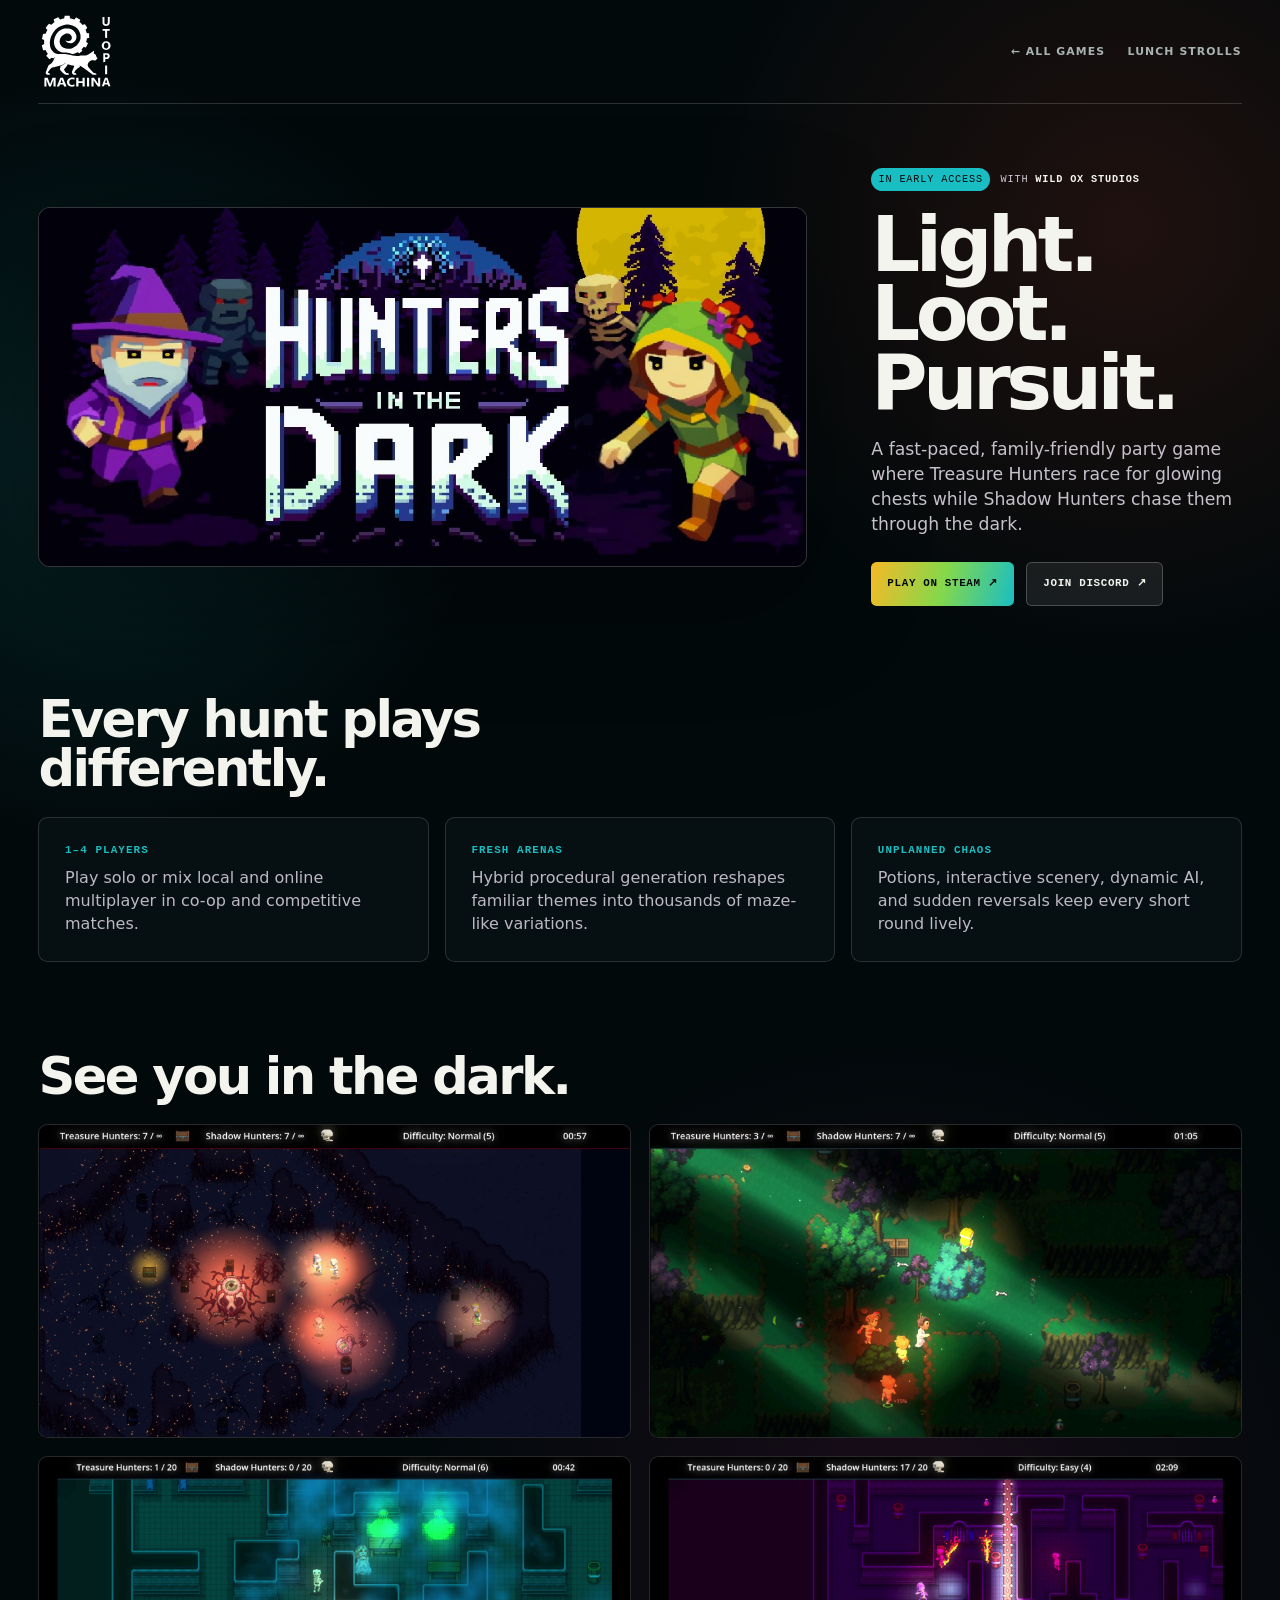
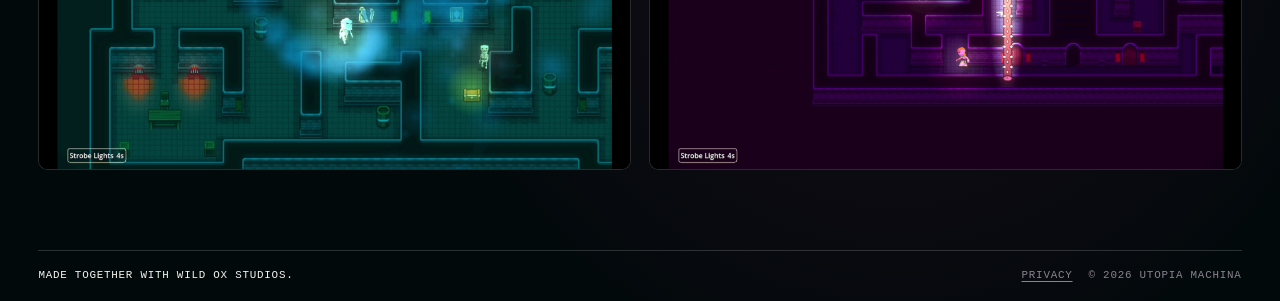
==== hunters.html @ b8c9d77e "feat: build full Utopia Machina studio website - redesign the homepage with responsive branding, gam" ====
<!doctype html>
<html lang="en">
<head>
  <meta charset="utf-8">
  <meta name="viewport" content="width=device-width, initial-scale=1">
  <meta name="theme-color" content="#02090b">
  <meta name="description" content="Hunters In The Dark is a frantic party tag game for 1–4 players, developed by Wild Ox Studios and Utopia Machina.">
  <title>Hunters In The Dark — Utopia Machina</title>
  <link rel="icon" href="images/utopia-machina-logo.svg" type="image/svg+xml">
  <link rel="stylesheet" href="css/style.css">
  <script src="js/main.js" defer></script>
</head>
<body class="detail-page">
  <a class="skip-link" href="#main">Skip to game details</a>
  <div class="detail-shell">
    <header class="detail-header">
      <a class="brand brand-lockup" href="index.html" aria-label="Utopia Machina home">
        <img class="brand-lockup-image" src="images/utopia-machina-logo-full.svg" alt="">
      </a>
      <nav class="detail-nav" aria-label="Game page navigation">
        <a class="back-link" href="index.html">← All games</a>
        <a href="lunch-strolls.html">Lunch Strolls</a>
      </nav>
    </header>

    <main id="main" class="detail-main">
      <section class="detail-hero">
        <div class="detail-hero-media">
          <img src="images/hunters-header.jpg" alt="Hunters In The Dark key art">
        </div>
        <div class="detail-copy">
          <div class="game-meta">
            <span class="status live">In Early Access</span>
            <span>with <strong>Wild Ox Studios</strong></span>
          </div>
          <h1>Light. Loot. Pursuit.</h1>
          <p>A fast-paced, family-friendly party game where Treasure Hunters race for glowing chests while Shadow Hunters chase them through the dark.</p>
          <div class="detail-actions">
            <a class="button-link" href="https://store.steampowered.com/app/3753790/Hunters_In_The_Dark/" target="_blank" rel="noreferrer">Play on Steam ↗</a>
            <a class="button-link ghost" href="https://discord.gg/ZvGYVJdN9t" target="_blank" rel="noreferrer">Join Discord ↗</a>
          </div>
        </div>
      </section>

      <section aria-labelledby="hunters-features">
        <h2 class="detail-section-title" id="hunters-features">Every hunt plays differently.</h2>
        <div class="feature-grid">
          <article class="feature-card">
            <strong>1–4 players</strong>
            <p>Play solo or mix local and online multiplayer in co-op and competitive matches.</p>
          </article>
          <article class="feature-card">
            <strong>Fresh arenas</strong>
            <p>Hybrid procedural generation reshapes familiar themes into thousands of maze-like variations.</p>
          </article>
          <article class="feature-card">
            <strong>Unplanned chaos</strong>
            <p>Potions, interactive scenery, dynamic AI, and sudden reversals keep every short round lively.</p>
          </article>
        </div>
      </section>

      <section aria-labelledby="hunters-gallery">
        <h2 class="detail-section-title" id="hunters-gallery">See you in the dark.</h2>
        <div class="gallery-grid">
          <figure><img src="images/hunters-screenshot-night.jpg" alt="Hunters exploring a dark arena lit by warm pools of light" loading="lazy"></figure>
          <figure><img src="images/hunters-screenshot-forest.jpg" alt="Treasure and Shadow Hunters chasing through a forest arena" loading="lazy"></figure>
          <figure><img src="images/hunters-screenshot-dungeon.jpg" alt="A blue-lit dungeon arena during a strobe lights event" loading="lazy"></figure>
          <figure><img src="images/hunters-screenshot-red-zone.jpg" alt="Hunters racing through a neon red-zone arena" loading="lazy"></figure>
        </div>
      </section>
    </main>

    <footer class="site-footer detail-footer">
      <p><span>Made together with Wild Ox Studios.</span></p>
      <div><a href="privacy.html">Privacy</a><span>© <span data-year></span> Utopia Machina</span></div>
    </footer>
  </div>
</body>
</html>
---- css/style.css ----
:root {
  --ink: #02090b;
  --paper: #f4f4ee;
  --muted: #a9b3b2;
  --hot: #f44a2c;
  --amber: #f6b927;
  --lime: #85d84a;
  --cyan: #19bec3;
  --blue: #2583dc;
  --magenta: #dd2c91;
  --line: rgba(255, 255, 255, .16);
  --pad: clamp(1rem, 3vw, 3rem);
}

*, *::before, *::after { box-sizing: border-box; }
html { scroll-behavior: smooth; }
body {
  margin: 0;
  color: var(--paper);
  background: var(--ink);
  font-family: "Aptos", "Segoe UI", system-ui, sans-serif;
  font-size: 16px;
  line-height: 1.45;
  overflow-x: hidden;
}
a { color: inherit; }
img { display: block; max-width: 100%; }
button, input { font: inherit; }
::selection { color: var(--ink); background: var(--cyan); }

.spectral-bg {
  position: fixed;
  z-index: 0;
  inset: 0;
  width: 100%;
  height: 100%;
  pointer-events: none;
  opacity: .62;
  filter: saturate(1.35) brightness(1.12);
}
.spectral-trails {
  transform-box: fill-box;
  transform-origin: center;
  animation: spectral-drift 18s ease-in-out infinite alternate;
}
.trail-right { animation-duration: 23s; animation-direction: alternate-reverse; }
.trail-bottom { animation-duration: 27s; }
.trail-red { animation-duration: 21s; animation-direction: alternate-reverse; }
.trail-glow { filter: url("#trail-glow"); }
.color-flecks {
  transform-box: fill-box;
  transform-origin: center;
  animation: fleck-drift 14s ease-in-out infinite alternate;
}

.sr-only {
  position: absolute;
  width: 1px;
  height: 1px;
  padding: 0;
  margin: -1px;
  overflow: hidden;
  clip: rect(0, 0, 0, 0);
  white-space: nowrap;
  border: 0;
}
.skip-link {
  position: fixed;
  z-index: 100;
  top: .5rem;
  left: .5rem;
  padding: .65rem .9rem;
  color: var(--ink);
  background: var(--cyan);
  transform: translateY(-150%);
}
.skip-link:focus { transform: translateY(0); }

.first-screen {
  position: relative;
  z-index: 1;
  width: min(100%, 1600px);
  min-height: 100svh;
  margin: 0 auto;
  display: grid;
  grid-template-rows: auto 1fr auto;
  padding: 0 var(--pad);
}

.site-header {
  min-height: 0;
  display: grid;
  grid-template-columns: minmax(24rem, 1.15fr) minmax(21rem, .85fr);
  align-items: end;
  gap: clamp(.9rem, 1.6vw, 1.75rem);
  padding: clamp(.325rem, .7vh, .5rem) 0 clamp(.75rem, 1.6vh, 1.15rem);
  background: var(--ink);
}
.brand {
  display: inline-flex;
  align-items: center;
  gap: .7rem;
  font-size: .78rem;
  font-weight: 800;
  letter-spacing: .12em;
  text-decoration: none;
  text-transform: uppercase;
}
.brand-mark {
  width: 2.35rem;
  height: 2.35rem;
  object-fit: contain;
}
.brand-lockup-image {
  display: block;
  width: auto;
  height: clamp(5.8rem, 7vw, 8rem);
  object-fit: contain;
}
.brand-heading { margin: 0; }
.studio-brand {
  align-items: flex-end;
  gap: 1rem;
}
.brand-copy {
  display: grid;
  align-self: flex-end;
  gap: .35rem;
}
.brand-symbol {
  width: auto;
  height: clamp(6.6rem, 8.25vw, 9.3rem);
  object-fit: contain;
  transform: translateY(15.5%);
  transform-origin: center bottom;
}
.brand-name {
  display: block;
  font-size: clamp(1.7rem, 2.35vw, 2.45rem);
  font-weight: 750;
  line-height: .9;
  letter-spacing: .14em;
  white-space: nowrap;
}
.social-nav {
  display: flex;
  align-items: center;
  justify-content: flex-end;
  gap: clamp(.7rem, 1.8vw, 1.8rem);
  padding-bottom: .6rem;
  border-bottom: 1px solid var(--line);
}
.social-nav a {
  color: var(--muted);
  font-size: .68rem;
  font-weight: 700;
  letter-spacing: .1em;
  text-decoration: none;
  text-transform: uppercase;
}
.social-nav a:hover, .social-nav a:focus-visible { color: var(--paper); }
.social-nav .discord-link {
  padding: .55rem .75rem;
  color: var(--ink);
  background: linear-gradient(105deg, var(--amber), var(--lime), var(--cyan));
  border-radius: .25rem;
}

main {
  min-height: 0;
  min-width: 0;
  display: grid;
  grid-template-rows: minmax(0, 1fr) auto;
  gap: clamp(.8rem, 1.6vh, 1.25rem);
  padding: clamp(1rem, 2vh, 1.5rem) 0;
}
.intro-studio {
  display: flex;
  align-items: flex-end;
}
.eyebrow {
  margin: 0;
  color: var(--cyan);
  font-family: "Cascadia Mono", "Consolas", monospace;
  font-size: .62rem;
  letter-spacing: .16em;
  text-transform: uppercase;
}
.eyebrow::before { content: "✦"; margin-right: .55rem; }
.brand-tagline {
  display: block;
  margin: 0;
  font-size: clamp(.95rem, 1.25vw, 1.25rem);
  font-weight: 400;
  line-height: 1.1;
  letter-spacing: -.02em;
  text-transform: none;
}
.brand-tagline em {
  color: transparent;
  background: linear-gradient(90deg, var(--hot), var(--amber) 25%, var(--lime) 48%, var(--cyan) 68%, var(--blue) 84%, var(--magenta));
  background-clip: text;
  -webkit-background-clip: text;
  font-style: normal;
}
.masthead-copy {
  max-width: 34rem;
  margin: .65rem 0 0;
  color: #c0bbc7;
  font-size: clamp(.78rem, 1.05vw, .96rem);
}

.games {
  min-height: 0;
  align-self: center;
  display: grid;
  grid-template-columns: 1fr 1fr;
  gap: clamp(.7rem, 1.2vw, 1.2rem);
}
.games-title {
  grid-column: 1 / -1;
  margin: 0;
  font-size: clamp(1.5rem, 2vw, 2rem);
  font-weight: 600;
  letter-spacing: -.02em;
  text-align: center;
}
.game-card {
  min-width: 0;
  min-height: 0;
  display: grid;
  grid-template-rows: auto auto;
  overflow: hidden;
  background: rgba(5, 11, 15, .94);
  border: 1px solid rgba(255,255,255,.22);
  border-radius: .65rem;
}
.game-media {
  display: block;
  overflow: hidden;
  background: #05030b;
  border-bottom: 1px solid rgba(255,255,255,.18);
}
.game-image {
  display: block;
  width: 100%;
  aspect-ratio: 460 / 215;
  object-fit: contain;
  transition: transform .6s cubic-bezier(.2,.7,.2,1);
}
.lunch-card .game-media {
  background: #f1b670;
  border-bottom: 0;
}
.lunch-card .game-image {
  object-fit: cover;
  object-position: center 36%;
  transform: scale(1.005);
}
.game-media:hover .game-image,
.game-media:focus-visible .game-image { transform: scale(1.018); }
.game-card-content {
  display: flex;
  align-items: flex-end;
  justify-content: space-between;
  gap: clamp(.8rem, 1.5vw, 1.4rem);
  padding: clamp(.8rem, 1.35vw, 1.15rem);
}
.game-card-copy {
  min-width: 0;
  display: grid;
  gap: .55rem;
}
.game-meta {
  display: flex;
  align-items: center;
  gap: .65rem;
  color: #d0cad8;
  font-family: "Cascadia Mono", "Consolas", monospace;
  font-size: .64rem;
  letter-spacing: .08em;
  text-transform: uppercase;
}
.game-meta strong {
  color: var(--paper);
  font-weight: 800;
}
.status {
  padding: .25rem .45rem;
  color: var(--ink);
  background: var(--cyan);
  border-radius: 10rem;
}
.status.prototype { background: var(--amber); }
.game-card p {
  max-width: 39rem;
  margin: 0;
  color: #d0cad8;
  font-size: clamp(.72rem, .9vw, .86rem);
}
.card-actions {
  flex: 0 0 auto;
  display: flex;
  align-items: center;
  justify-content: flex-end;
  gap: clamp(.7rem, 1vw, 1rem);
  white-space: nowrap;
}
.card-link {
  width: fit-content;
  display: inline-flex;
  align-items: center;
  gap: .7rem;
  padding-bottom: .2rem;
  font-family: "Cascadia Mono", "Consolas", monospace;
  font-size: .66rem;
  font-weight: 700;
  letter-spacing: .07em;
  text-decoration: none;
  text-transform: uppercase;
  border-bottom: 1px solid currentColor;
}
.card-link span { color: var(--cyan); transition: transform .2s ease; }
.card-link:hover span { transform: translate(2px, -2px); }
.lunch-interest span { color: var(--amber); }
.secondary-link { color: var(--muted); }
.secondary-link:hover, .secondary-link:focus-visible { color: var(--paper); }

.detail-page {
  min-height: 100svh;
  color: var(--paper);
  background:
    radial-gradient(circle at 8% 24%, rgba(25,190,195,.14), transparent 24rem),
    radial-gradient(circle at 88% 12%, rgba(244,74,44,.12), transparent 27rem),
    radial-gradient(circle at 70% 80%, rgba(221,44,145,.1), transparent 30rem),
    var(--ink);
}
.detail-shell {
  width: min(calc(100% - 2 * var(--pad)), 1280px);
  margin: 0 auto;
}
.detail-header {
  min-height: 6.5rem;
  display: flex;
  align-items: center;
  justify-content: space-between;
  gap: 2rem;
  border-bottom: 1px solid var(--line);
}
.detail-header .brand-lockup-image { height: clamp(4.5rem, 6vw, 6.3rem); }
.detail-nav {
  display: flex;
  align-items: center;
  gap: 1.4rem;
}
.detail-nav a {
  color: var(--muted);
  font-size: .68rem;
  font-weight: 700;
  letter-spacing: .1em;
  text-decoration: none;
  text-transform: uppercase;
}
.detail-nav a:hover, .detail-nav a:focus-visible { color: var(--paper); }
.detail-main {
  display: grid;
  grid-template-rows: none;
  align-content: start;
  gap: clamp(3rem, 7vw, 6rem);
  padding: clamp(2rem, 5vw, 4.5rem) 0 5rem;
}
.detail-hero {
  display: grid;
  grid-template-columns: minmax(0, 1.35fr) minmax(18rem, .65fr);
  align-items: center;
  gap: clamp(2rem, 5vw, 5rem);
}
.detail-hero-media {
  overflow: hidden;
  background: #05030b;
  border: 1px solid rgba(255,255,255,.2);
  border-radius: .75rem;
  box-shadow: 0 2rem 7rem rgba(0,0,0,.35);
}
.detail-hero-media img { width: 100%; height: auto; }
.detail-copy .game-meta { margin-bottom: 1.2rem; }
.detail-copy h1 {
  margin: 0 0 1.2rem;
  font-size: clamp(2.6rem, 6vw, 5.6rem);
  line-height: .9;
  letter-spacing: -.06em;
}
.detail-copy > p {
  margin: 0;
  color: #c6c1cb;
  font-size: clamp(1rem, 1.35vw, 1.2rem);
}
.detail-actions {
  display: flex;
  flex-wrap: wrap;
  gap: .8rem;
  margin-top: 1.6rem;
}
.button-link {
  display: inline-flex;
  align-items: center;
  gap: .7rem;
  padding: .8rem 1rem;
  color: var(--ink);
  background: linear-gradient(105deg, var(--amber), var(--lime), var(--cyan));
  border-radius: .35rem;
  font-family: "Cascadia Mono", "Consolas", monospace;
  font-size: .68rem;
  font-weight: 800;
  letter-spacing: .06em;
  text-decoration: none;
  text-transform: uppercase;
}
.button-link.ghost {
  color: var(--paper);
  background: rgba(255,255,255,.08);
  border: 1px solid rgba(255,255,255,.22);
}
.detail-section-title {
  max-width: 16ch;
  margin: 0 0 1.5rem;
  font-size: clamp(2rem, 4vw, 4rem);
  line-height: .95;
  letter-spacing: -.05em;
}
.feature-grid {
  display: grid;
  grid-template-columns: repeat(3, 1fr);
  gap: 1rem;
}
.feature-card {
  padding: clamp(1.2rem, 2vw, 1.8rem);
  background: rgba(8,18,21,.78);
  border: 1px solid rgba(255,255,255,.14);
  border-radius: .6rem;
}
.feature-card strong {
  display: block;
  margin-bottom: .45rem;
  color: var(--cyan);
  font-family: "Cascadia Mono", "Consolas", monospace;
  font-size: .68rem;
  letter-spacing: .1em;
  text-transform: uppercase;
}
.feature-card p { margin: 0; color: #beb8c4; }
.gallery-grid {
  display: grid;
  grid-template-columns: repeat(2, minmax(0, 1fr));
  gap: clamp(.8rem, 1.4vw, 1.2rem);
}
.gallery-grid figure {
  margin: 0;
  overflow: hidden;
  background: #020405;
  border: 1px solid rgba(255,255,255,.15);
  border-radius: .6rem;
}
.gallery-grid img { width: 100%; height: auto; }
.prototype-note {
  max-width: 58rem;
  padding: clamp(1.4rem, 3vw, 2.5rem);
  background:
    linear-gradient(rgba(5,14,17,.92), rgba(5,14,17,.92)) padding-box,
    linear-gradient(105deg, var(--hot), var(--amber), var(--lime), var(--cyan), var(--magenta)) border-box;
  border: 1px solid transparent;
  border-radius: .7rem;
}
.prototype-note h2 { margin: 0 0 .7rem; font-size: clamp(1.8rem, 3vw, 3rem); }
.prototype-note p { margin: 0; color: #c4bec9; }
.detail-footer { min-height: 4.5rem; }

.newsletter {
  position: relative;
  display: grid;
  grid-template-columns: .55fr 1.45fr;
  align-items: center;
  gap: 2rem;
  padding: clamp(.85rem, 1.4vw, 1.3rem);
  color: var(--paper);
  background:
    linear-gradient(rgba(5,14,17,.91), rgba(5,14,17,.91)) padding-box,
    linear-gradient(105deg, var(--hot), var(--amber), var(--lime), var(--cyan), var(--blue), var(--magenta)) border-box;
  border: 1px solid transparent;
  border-radius: .65rem;
  box-shadow: 0 1rem 4rem rgba(0,0,0,.18);
  backdrop-filter: blur(12px);
}
.newsletter-heading h2 {
  margin: .2rem 0 0;
  font-size: clamp(1.35rem, 2.1vw, 2.25rem);
  line-height: 1;
  letter-spacing: -.04em;
}
.newsletter .eyebrow { color: var(--cyan); }
.signup-form {
  position: relative;
  display: grid;
  grid-template-columns: 1.2fr .8fr;
  align-items: center;
  gap: clamp(1rem, 2vw, 2rem);
}
.newsletter-promise {
  margin: 0;
  color: var(--muted);
  font-size: clamp(.68rem, .85vw, .8rem);
  line-height: 1.4;
}
.signup-form fieldset {
  display: grid;
  grid-template-columns: repeat(3, 1fr);
  gap: .5rem;
  margin: 0;
  padding: 0;
  border: 0;
}
.signup-form label:not(.sr-only) {
  min-width: 0;
  display: flex;
  align-items: center;
  gap: .5rem;
  cursor: pointer;
}
.signup-form input[type="checkbox"] {
  flex: 0 0 auto;
  width: 1rem;
  height: 1rem;
  accent-color: var(--cyan);
}
.signup-form label span { min-width: 0; display: flex; flex-direction: column; }
.signup-form strong {
  overflow: hidden;
  font-size: .69rem;
  line-height: 1.15;
  text-overflow: ellipsis;
  white-space: nowrap;
}
.signup-form small { color: var(--muted); font-size: .58rem; }
.email-wrap {
  display: flex;
  align-items: stretch;
  border: 1px solid rgba(255,255,255,.28);
  border-radius: .35rem;
  overflow: hidden;
}
.email-wrap input {
  min-width: 0;
  width: 100%;
  padding: .7rem;
  color: var(--paper);
  background: rgba(0,0,0,.22);
  border: 0;
  outline: 0;
  font-size: .75rem;
}
.email-wrap button {
  flex: 0 0 auto;
  padding: .7rem .8rem;
  color: var(--ink);
  background: linear-gradient(105deg, var(--amber), var(--lime), var(--cyan));
  border: 0;
  cursor: pointer;
  font-family: "Cascadia Mono", "Consolas", monospace;
  font-size: .58rem;
  font-weight: 700;
  letter-spacing: .04em;
  text-transform: uppercase;
}
.form-status {
  position: absolute;
  right: 0;
  bottom: -.85rem;
  margin: 0;
  color: var(--cyan);
  font-size: .58rem;
  font-weight: 700;
}

.site-footer {
  min-height: 3.2rem;
  display: flex;
  align-items: center;
  justify-content: space-between;
  gap: 1rem;
  color: #89838f;
  font-family: "Cascadia Mono", "Consolas", monospace;
  font-size: .68rem;
  letter-spacing: .07em;
  text-transform: uppercase;
  border-top: 1px solid var(--line);
}
.site-footer p { margin: 0; }
.site-footer p span { color: var(--paper); }
.site-footer p a { color: var(--cyan); }
.site-footer > div { display: flex; gap: 1rem; }
.site-footer a { text-underline-offset: .2rem; }

.privacy-page { color: var(--ink); background: var(--paper); }
.privacy-page .site-header {
  min-height: 4.5rem;
  display: flex;
  align-items: center;
  justify-content: space-between;
  color: var(--paper);
  background: var(--ink);
  padding: 0 var(--pad);
}
.privacy-page .brand-lockup-image { height: 4rem; }
.back-link {
  font-size: .65rem;
  font-weight: 700;
  letter-spacing: .08em;
  text-decoration: none;
  text-transform: uppercase;
}
.legal {
  display: grid;
  grid-template-columns: .7fr 1.3fr;
  grid-template-rows: auto;
  gap: clamp(3rem, 8vw, 9rem);
  padding: clamp(4rem, 8vw, 8rem) var(--pad);
}
.legal-title h1 {
  margin: .5rem 0 1rem;
  font-size: clamp(3.2rem, 7vw, 7rem);
  line-height: .88;
  letter-spacing: -.06em;
}
.legal-title > p:last-child { color: #706b75; font-size: .7rem; }
.legal-copy { max-width: 50rem; }
.legal-copy section { padding-bottom: 2rem; margin-bottom: 2rem; border-bottom: 1px solid rgba(9,7,15,.15); }
.legal-copy h2 { margin: 0 0 .5rem; }
.legal-copy p { margin: 0; color: #4d4852; }
.legal-footer { margin: 0 var(--pad); }

@media (max-width: 980px) {
  .first-screen { min-height: auto; }
  .site-header { grid-template-columns: 1fr 1fr; }
  .masthead-aside { grid-column: 2; grid-row: 1; }
  .games { grid-template-columns: 1fr; }
  .game-card-content { align-items: flex-start; }
  .detail-hero { grid-template-columns: 1fr; }
  .feature-grid { grid-template-columns: 1fr; }
  .newsletter { grid-template-columns: 1fr; }
  .signup-form { grid-template-columns: 1fr; }
  .form-status { position: static; grid-column: 1 / -1; }
}

@media (max-width: 700px) {
  .site-header { display: flex; align-items: stretch; flex-direction: column; gap: 1rem; padding-top: .5rem; }
  .brand { letter-spacing: .08em; }
  .social-nav { flex: 0 0 auto; justify-content: flex-start; order: 1; }
  .social-nav a:not(.discord-link) { display: none; }
  main { display: block; padding: 1.2rem 0; }
  .intro-studio { order: 0; }
  .brand-symbol { height: 6.75rem; }
  .brand-name { font-size: 1.5rem; }
  .brand-tagline { font-size: 1.05rem; }
  .masthead-aside { display: contents; }
  .masthead-copy { order: 3; margin-top: 0; font-size: .9rem; }
  .game-card-content { align-items: flex-start; flex-direction: column; }
  .card-actions { justify-content: flex-start; flex-wrap: wrap; white-space: normal; }
  .gallery-grid { grid-template-columns: 1fr; }
  .detail-header { min-height: 5.5rem; }
  .detail-header .brand-lockup-image { height: 4.5rem; }
  .detail-nav a:not(.back-link) { display: none; }
  .newsletter { margin-top: 1.25rem; padding: 1.2rem; }
  .signup-form fieldset { grid-template-columns: 1fr; gap: .8rem; }
  .signup-form strong { font-size: .78rem; }
  .signup-form small { font-size: .65rem; }
  .email-wrap { flex-direction: column; }
  .email-wrap button { text-align: left; }
  .site-footer { min-height: 5rem; align-items: flex-start; flex-direction: column; justify-content: center; }
  .legal { grid-template-columns: 1fr; }
}

@media (max-height: 720px) and (min-width: 981px) {
  .site-header { padding-top: .225rem; padding-bottom: .55rem; }
  main { padding: .55rem 0; gap: .55rem; }
  .brand-symbol { height: 6.75rem; }
  .brand-tagline { font-size: .95rem; }
  .game-card-content { padding: .65rem .8rem; }
  .newsletter { padding: .7rem 1rem; }
  .site-footer { min-height: 2.6rem; }
}

@media (prefers-reduced-motion: reduce) {
  html { scroll-behavior: auto; }
  *, *::before, *::after { transition-duration: .01ms !important; }
  .spectral-trails, .color-flecks { animation: none; }
}

@keyframes spectral-drift {
  from { transform: translate3d(-.3%, -.4%, 0) scale(1); }
  to { transform: translate3d(.65%, .5%, 0) scale(1.015); }
}

@keyframes fleck-drift {
  from { transform: translate3d(0, -.4%, 0); opacity: .7; }
  to { transform: translate3d(.5%, .55%, 0); opacity: 1; }
}
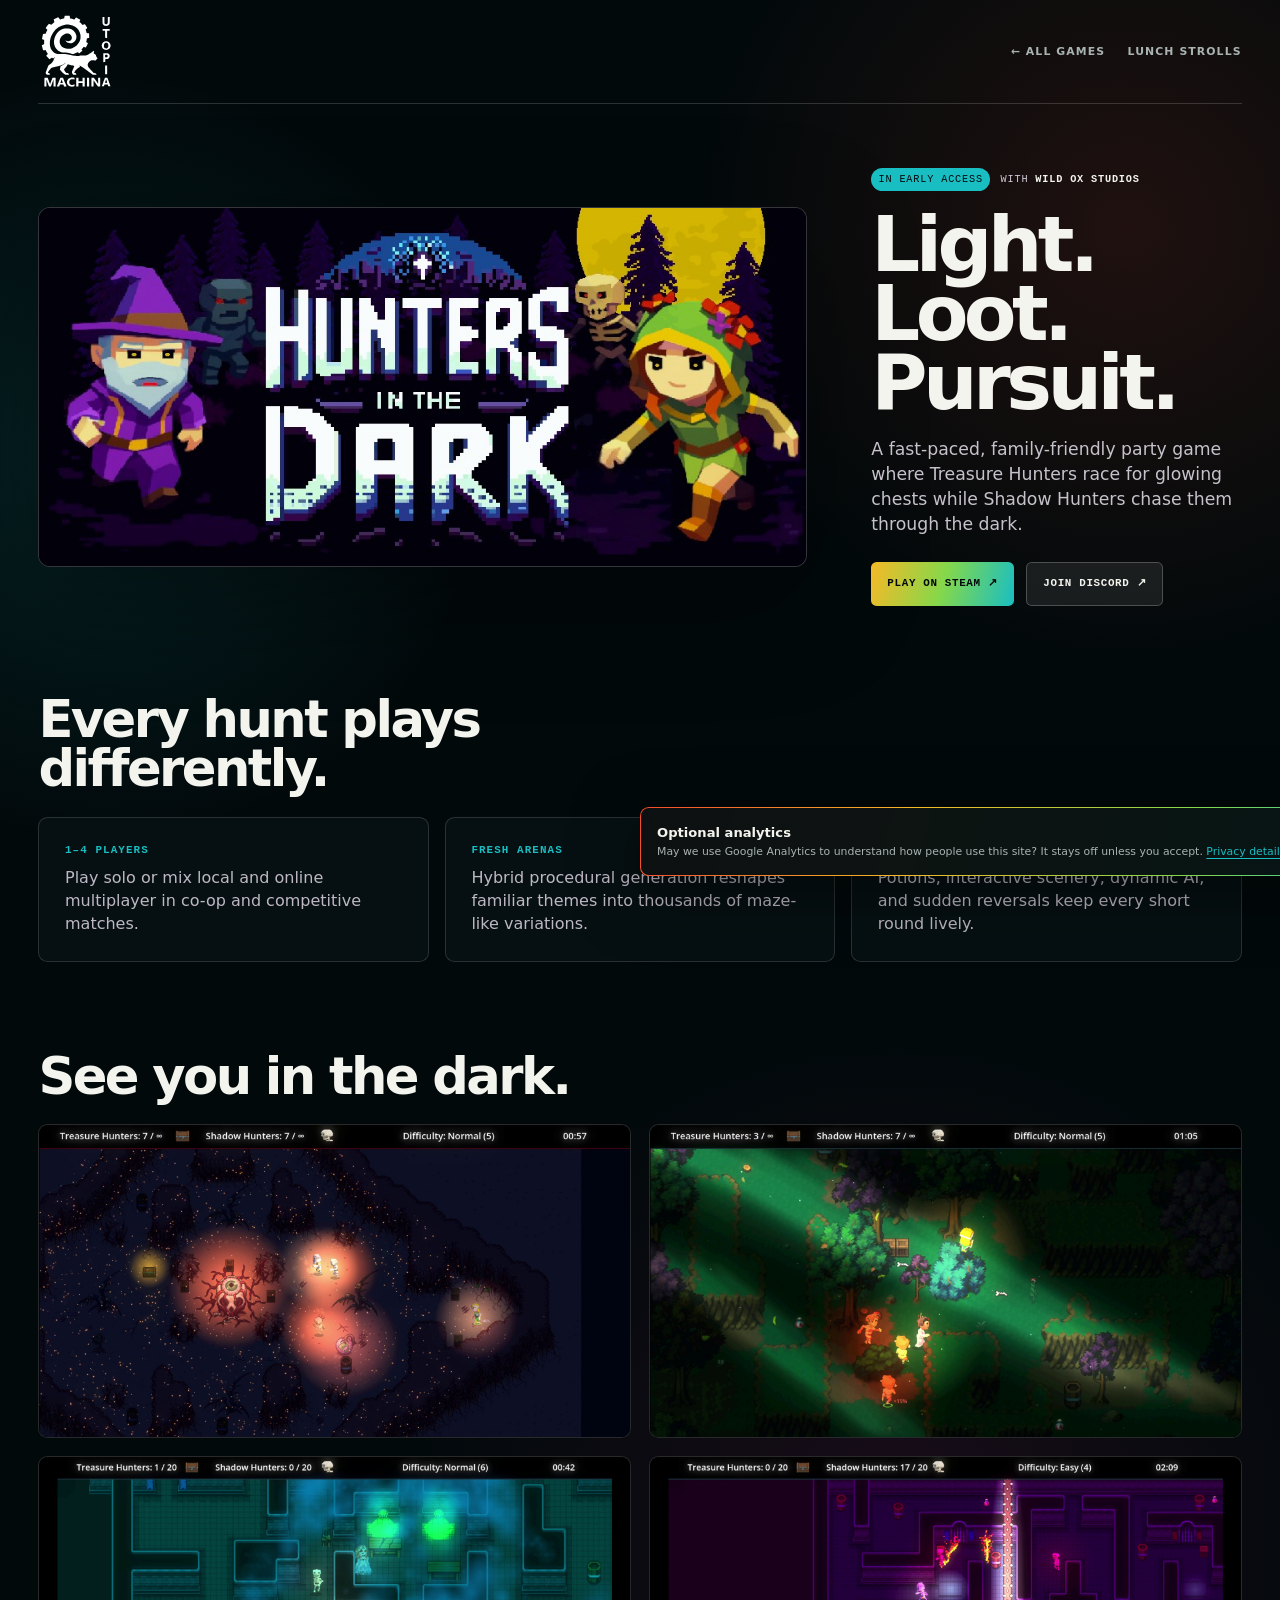
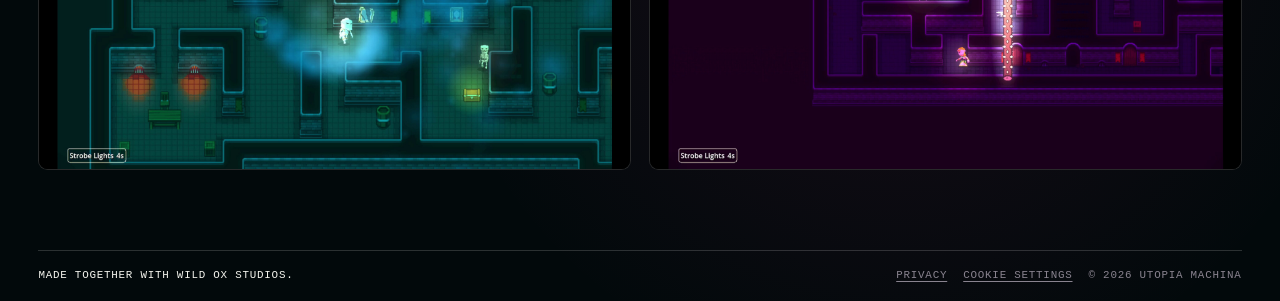
==== commit 98d98837: "feat: add consent-gated Google Analytics - add a responsive analytics cookie-consent banner - load G" ====
--- a/hunters.html
+++ b/hunters.html
@@ -73,7 +73,7 @@
 
     <footer class="site-footer detail-footer">
       <p><span>Made together with Wild Ox Studios.</span></p>
-      <div><a href="privacy.html">Privacy</a><span>© <span data-year></span> Utopia Machina</span></div>
+      <div><a href="privacy.html">Privacy</a><a href="#cookie-settings" data-cookie-settings>Cookie settings</a><span>© <span data-year></span> Utopia Machina</span></div>
     </footer>
   </div>
 </body>
--- a/css/style.css
+++ b/css/style.css
@@ -473,6 +473,31 @@
 }
 .prototype-note h2 { margin: 0 0 .7rem; font-size: clamp(1.8rem, 3vw, 3rem); }
 .prototype-note p { margin: 0; color: #c4bec9; }
+.prototype-note.wide-note { max-width: none; }
+.lunch-synopsis {
+  display: grid;
+  grid-template-columns: minmax(16rem, .75fr) minmax(0, 1.25fr);
+  align-items: center;
+  gap: clamp(2rem, 6vw, 7rem);
+  padding: clamp(1.75rem, 3vw, 3rem) clamp(1.4rem, 3vw, 2.5rem);
+  border-top: 1px solid var(--line);
+  border-bottom: 1px solid var(--line);
+}
+.lunch-synopsis h2 {
+  margin: 0;
+  font-size: clamp(2rem, 3.2vw, 3.6rem);
+  line-height: 1;
+  letter-spacing: -.045em;
+}
+.lunch-synopsis-copy {
+  max-width: 48rem;
+  color: #c4bec9;
+  font-size: clamp(1rem, 1.45vw, 1.3rem);
+  line-height: 1.55;
+}
+.lunch-synopsis-copy p { margin: 0; }
+.lunch-synopsis-copy p + p { margin-top: 1rem; }
+.lunch-gallery { grid-template-columns: repeat(3, minmax(0, 1fr)); }
 .detail-footer { min-height: 4.5rem; }
 
 .newsletter {
@@ -498,56 +523,51 @@
   letter-spacing: -.04em;
 }
 .newsletter .eyebrow { color: var(--cyan); }
+.newsletter-form-shell,
+.newsletter-form-shell .sib-form-container,
+.newsletter-form-shell #sib-container {
+  width: 100%;
+  max-width: none;
+  padding: 0;
+  text-align: left;
+  background: transparent;
+  border: 0;
+}
 .signup-form {
   position: relative;
   display: grid;
   grid-template-columns: 1.2fr .8fr;
   align-items: center;
-  gap: clamp(1rem, 2vw, 2rem);
-}
+  column-gap: clamp(1rem, 2vw, 2rem);
+  row-gap: 0;
+}
+.signup-form.is-expanded { row-gap: 1rem; }
 .newsletter-promise {
   margin: 0;
   color: var(--muted);
   font-size: clamp(.68rem, .85vw, .8rem);
   line-height: 1.4;
 }
-.signup-form fieldset {
-  display: grid;
-  grid-template-columns: repeat(3, 1fr);
-  gap: .5rem;
-  margin: 0;
+.newsletter-promise,
+.email-wrap { align-self: center; }
+.email-wrap {
+  display: flex;
+  align-items: stretch;
   padding: 0;
-  border: 0;
-}
-.signup-form label:not(.sr-only) {
-  min-width: 0;
-  display: flex;
-  align-items: center;
-  gap: .5rem;
-  cursor: pointer;
-}
-.signup-form input[type="checkbox"] {
-  flex: 0 0 auto;
-  width: 1rem;
-  height: 1rem;
-  accent-color: var(--cyan);
-}
-.signup-form label span { min-width: 0; display: flex; flex-direction: column; }
-.signup-form strong {
-  overflow: hidden;
-  font-size: .69rem;
-  line-height: 1.15;
-  text-overflow: ellipsis;
-  white-space: nowrap;
-}
-.signup-form small { color: var(--muted); font-size: .58rem; }
-.email-wrap {
-  display: flex;
-  align-items: stretch;
   border: 1px solid rgba(255,255,255,.28);
   border-radius: .35rem;
   overflow: hidden;
 }
+.email-wrap .form__entry,
+.email-wrap .form__label-row,
+.email-wrap .entry__field {
+  flex: 1 1 auto;
+  min-width: 0;
+  padding: 0;
+  background: transparent;
+  border: 0;
+}
+.email-wrap .entry__field { display: flex; }
 .email-wrap input {
   min-width: 0;
   width: 100%;
@@ -558,8 +578,12 @@
   outline: 0;
   font-size: .75rem;
 }
-.email-wrap button {
+.email-wrap button,
+.email-wrap .sib-form-block__button {
   flex: 0 0 auto;
+  width: auto;
+  height: auto;
+  margin: 0;
   padding: .7rem .8rem;
   color: var(--ink);
   background: linear-gradient(105deg, var(--amber), var(--lime), var(--cyan));
@@ -571,15 +595,121 @@
   letter-spacing: .04em;
   text-transform: uppercase;
 }
-.form-status {
-  position: absolute;
-  right: 0;
-  bottom: -.85rem;
-  margin: 0;
-  color: var(--cyan);
+.email-wrap .progress-indicator__icon { width: .7rem; height: .7rem; }
+.email-wrap .entry__error { margin: 0; }
+.newsletter-details {
+  display: grid;
+  grid-column: 1 / -1;
+  grid-template-columns: minmax(0, 1.4fr) minmax(16rem, 1fr);
+  gap: 1rem 1.5rem;
+  max-height: 0;
+  overflow: hidden;
+  visibility: hidden;
+  opacity: 0;
+  transition: max-height .35s ease, opacity .25s ease, padding-top .35s ease;
+}
+.signup-form.is-expanded .newsletter-details {
+  max-height: 32rem;
+  padding-top: .25rem;
+  overflow: visible;
+  visibility: visible;
+  opacity: 1;
+}
+.sib-form__declaration {
+  grid-column: 1;
+  grid-row: 1 / span 2;
+  color: var(--muted);
+  font-size: .66rem;
+  line-height: 1.45;
+}
+.sib-form__declaration p,
+.entry__choice p,
+.entry__specification { margin: 0; }
+.sib-form__declaration a { color: var(--cyan); }
+.newsletter-details .sib-form-block { padding: 0; }
+.newsletter-details .entry__label {
+  display: block;
+  margin-bottom: .35rem;
+  color: var(--paper);
+  font-size: .65rem;
+}
+.newsletter-details .entry__choice label.consent-choice {
+  min-width: 0;
+  display: flex !important;
+  flex-direction: row !important;
+  align-items: flex-start;
+  gap: .5rem;
+  color: var(--paper);
+  cursor: pointer;
+}
+.newsletter-details .entry__choice {
+  padding-left: 0;
+  text-indent: 0;
+}
+.newsletter-details .consent-choice input[type="checkbox"] {
+  position: static !important;
+  z-index: auto !important;
+  flex: 0 0 1rem;
+  width: 1rem;
+  height: 1rem;
+  margin: .05rem 0 0;
+  opacity: 1 !important;
+  accent-color: var(--cyan);
+}
+.newsletter-details .consent-choice .consent-copy {
+  flex: 1 1 auto;
+  min-width: 0;
+  display: block !important;
+  align-self: start;
+}
+.newsletter-details .entry__choice strong {
+  display: block;
+  overflow: visible;
+  font-size: .69rem;
+  line-height: 1.3;
+  white-space: normal;
+}
+.newsletter-details .entry__specification {
+  display: block;
+  padding: .3rem 0 0 1.5rem;
+  color: var(--muted);
   font-size: .58rem;
-  font-weight: 700;
-}
+}
+.newsletter-details .entry__error {
+  margin: .35rem 0 0;
+  color: #ffb7b7;
+  background: transparent;
+  border: 0;
+  font-size: .65rem;
+}
+.newsletter-details .sib-captcha { min-height: 65px; }
+.newsletter-form-shell .sib-form-message-panel {
+  max-width: none;
+  margin: 0 0 .75rem;
+  padding: .65rem .8rem;
+  border: 1px solid;
+  border-radius: .35rem;
+  font-size: .72rem;
+}
+.newsletter-form-shell #error-message {
+  color: #ffd5d5;
+  background: rgba(112, 16, 28, .55);
+  border-color: rgba(255, 102, 112, .65);
+}
+.newsletter-form-shell #success-message {
+  color: #d8ffe5;
+  background: rgba(14, 86, 52, .55);
+  border-color: rgba(72, 215, 132, .65);
+}
+.newsletter-form-shell .sib-notification__icon {
+  flex: 0 0 auto;
+  width: 1rem;
+  height: 1rem;
+  fill: currentColor;
+}
+.newsletter-form-shell .sib-form-message-panel__text { padding: 0; }
+.newsletter-form-shell .sib-form-message-panel__text--center { justify-content: flex-start; }
+.newsletter-form-shell .input--hidden { position: absolute; left: -9999px; }
 
 .site-footer {
   min-height: 3.2rem;
@@ -600,6 +730,63 @@
 .site-footer > div { display: flex; gap: 1rem; }
 .site-footer a { text-underline-offset: .2rem; }
 
+.cookie-consent[hidden] { display: none; }
+.cookie-consent {
+  position: fixed;
+  z-index: 1000;
+  left: 50%;
+  bottom: clamp(.75rem, 2vw, 1.5rem);
+  width: min(calc(100% - 2rem), 68rem);
+  display: grid;
+  grid-template-columns: minmax(0, 1fr) auto;
+  align-items: center;
+  gap: 1rem 1.5rem;
+  padding: .85rem 1rem;
+  color: var(--paper);
+  background:
+    linear-gradient(rgba(5,14,17,.97), rgba(5,14,17,.97)) padding-box,
+    linear-gradient(105deg, var(--hot), var(--amber), var(--lime), var(--cyan), var(--magenta)) border-box;
+  border: 1px solid transparent;
+  border-radius: .55rem;
+  box-shadow: 0 1rem 4rem rgba(0,0,0,.5);
+}
+.cookie-consent:focus { outline: 2px solid var(--cyan); outline-offset: 2px; }
+.cookie-consent-copy strong {
+  display: block;
+  margin-bottom: .15rem;
+  font-size: .82rem;
+}
+.cookie-consent-copy p {
+  margin: 0;
+  color: var(--muted);
+  font-size: .68rem;
+  line-height: 1.45;
+}
+.cookie-consent-copy a { color: var(--cyan); text-underline-offset: .18rem; }
+.cookie-consent-actions { display: flex; gap: .55rem; }
+.cookie-consent-button {
+  min-height: 2.5rem;
+  padding: .6rem .8rem;
+  color: var(--paper);
+  background: rgba(255,255,255,.06);
+  border: 1px solid rgba(255,255,255,.35);
+  border-radius: .3rem;
+  cursor: pointer;
+  font-family: "Cascadia Mono", "Consolas", monospace;
+  font-size: .58rem;
+  font-weight: 700;
+  letter-spacing: .04em;
+  text-transform: uppercase;
+}
+.cookie-consent-button[data-consent="accept"] {
+  color: var(--ink);
+  background: linear-gradient(105deg, var(--amber), var(--lime), var(--cyan));
+  border-color: transparent;
+}
+.cookie-consent-button:hover,
+.cookie-consent-button:focus-visible { border-color: var(--paper); }
+.cookie-consent-button:focus-visible { outline: 2px solid var(--cyan); outline-offset: 2px; }
+
 .privacy-page { color: var(--ink); background: var(--paper); }
 .privacy-page .site-header {
   min-height: 4.5rem;
@@ -636,6 +823,7 @@
 .legal-copy section { padding-bottom: 2rem; margin-bottom: 2rem; border-bottom: 1px solid rgba(9,7,15,.15); }
 .legal-copy h2 { margin: 0 0 .5rem; }
 .legal-copy p { margin: 0; color: #4d4852; }
+.legal-copy p + p { margin-top: .8rem; }
 .legal-footer { margin: 0 var(--pad); }
 
 @media (max-width: 980px) {
@@ -646,9 +834,10 @@
   .game-card-content { align-items: flex-start; }
   .detail-hero { grid-template-columns: 1fr; }
   .feature-grid { grid-template-columns: 1fr; }
+  .lunch-synopsis { grid-template-columns: 1fr; gap: 1.5rem; }
   .newsletter { grid-template-columns: 1fr; }
   .signup-form { grid-template-columns: 1fr; }
-  .form-status { position: static; grid-column: 1 / -1; }
+  .newsletter-details { grid-template-columns: 1fr 1fr; }
 }
 
 @media (max-width: 700px) {
@@ -670,12 +859,17 @@
   .detail-header .brand-lockup-image { height: 4.5rem; }
   .detail-nav a:not(.back-link) { display: none; }
   .newsletter { margin-top: 1.25rem; padding: 1.2rem; }
-  .signup-form fieldset { grid-template-columns: 1fr; gap: .8rem; }
-  .signup-form strong { font-size: .78rem; }
-  .signup-form small { font-size: .65rem; }
+  .newsletter-details .entry__choice strong { font-size: .78rem; }
   .email-wrap { flex-direction: column; }
   .email-wrap button { text-align: left; }
+  .newsletter-details { grid-template-columns: 1fr; }
+  .sib-form__declaration { grid-column: 1; grid-row: auto; }
+  .signup-form.is-expanded .newsletter-details { max-height: 42rem; }
+  .newsletter-details .sib-captcha { overflow-x: auto; }
   .site-footer { min-height: 5rem; align-items: flex-start; flex-direction: column; justify-content: center; }
+  .cookie-consent { grid-template-columns: 1fr; }
+  .cookie-consent-actions { display: grid; grid-template-columns: 1fr 1fr; }
+  .cookie-consent-button { width: 100%; }
   .legal { grid-template-columns: 1fr; }
 }
 
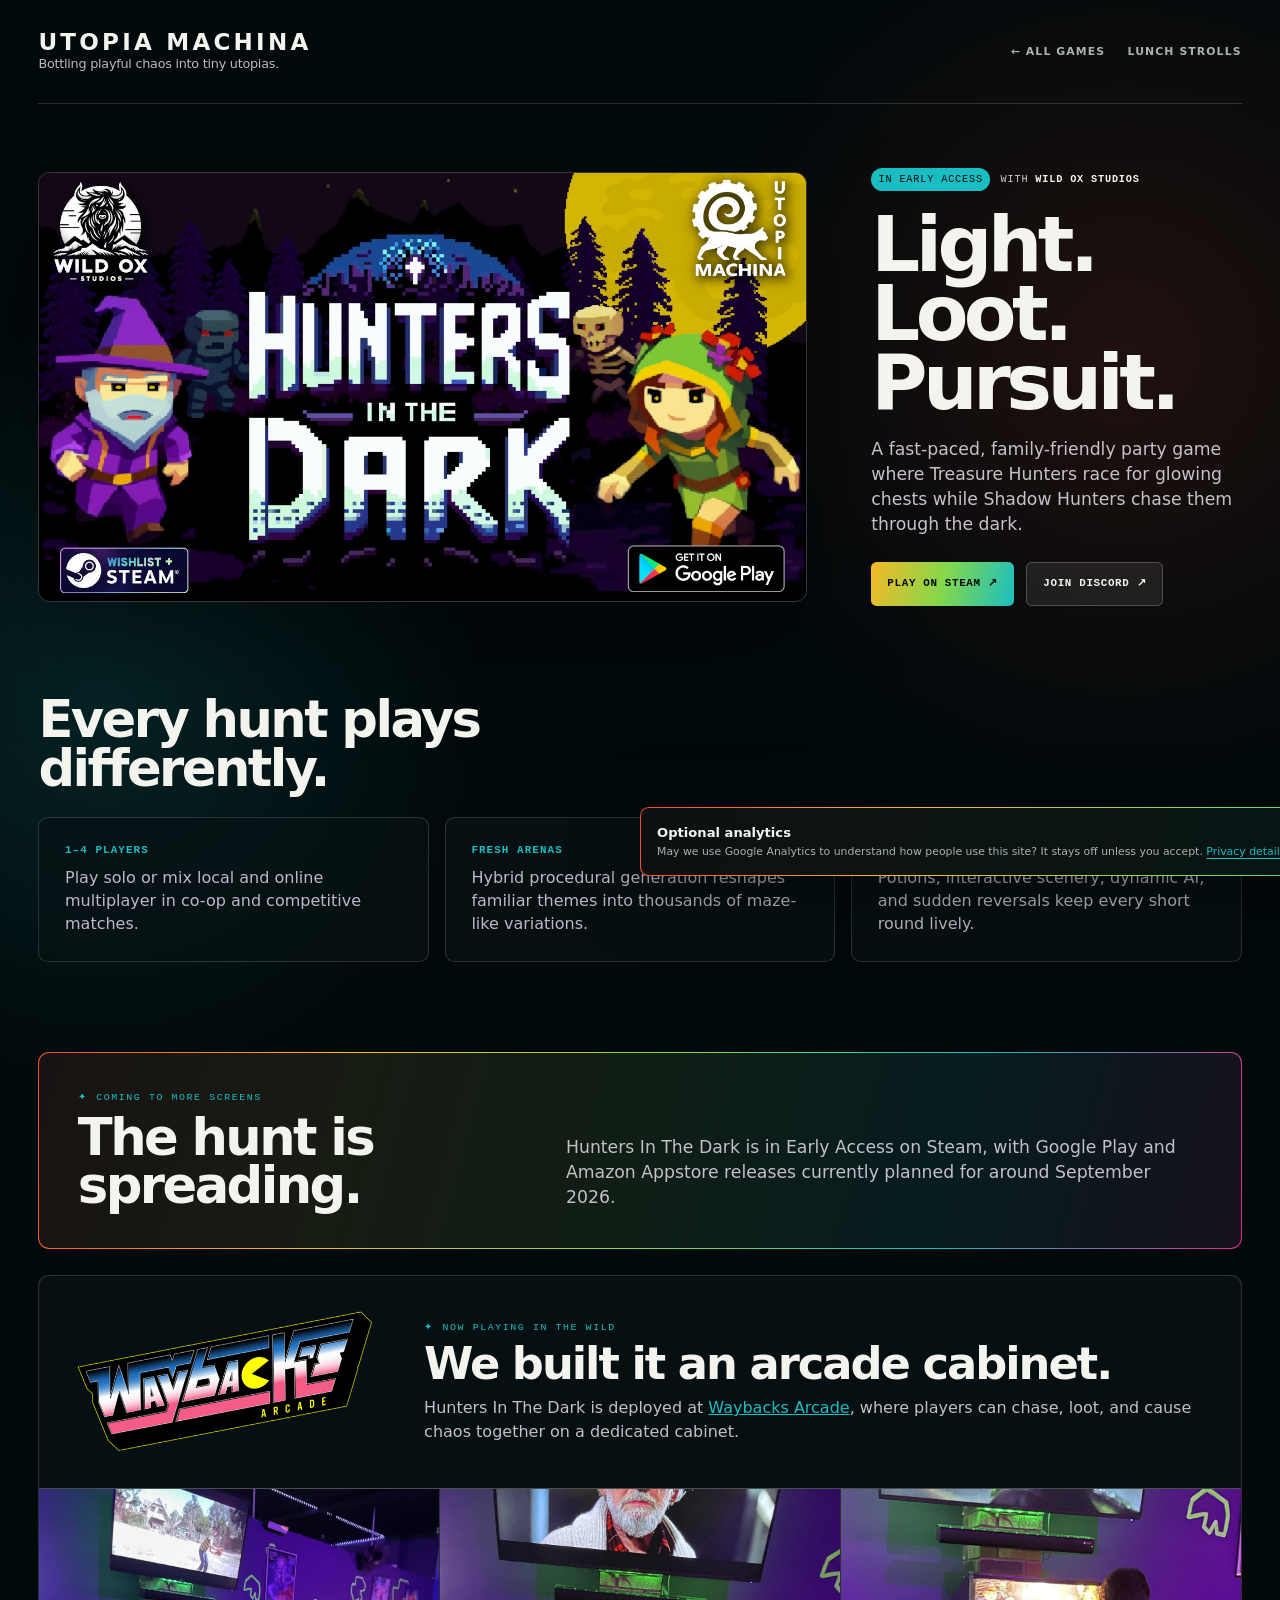
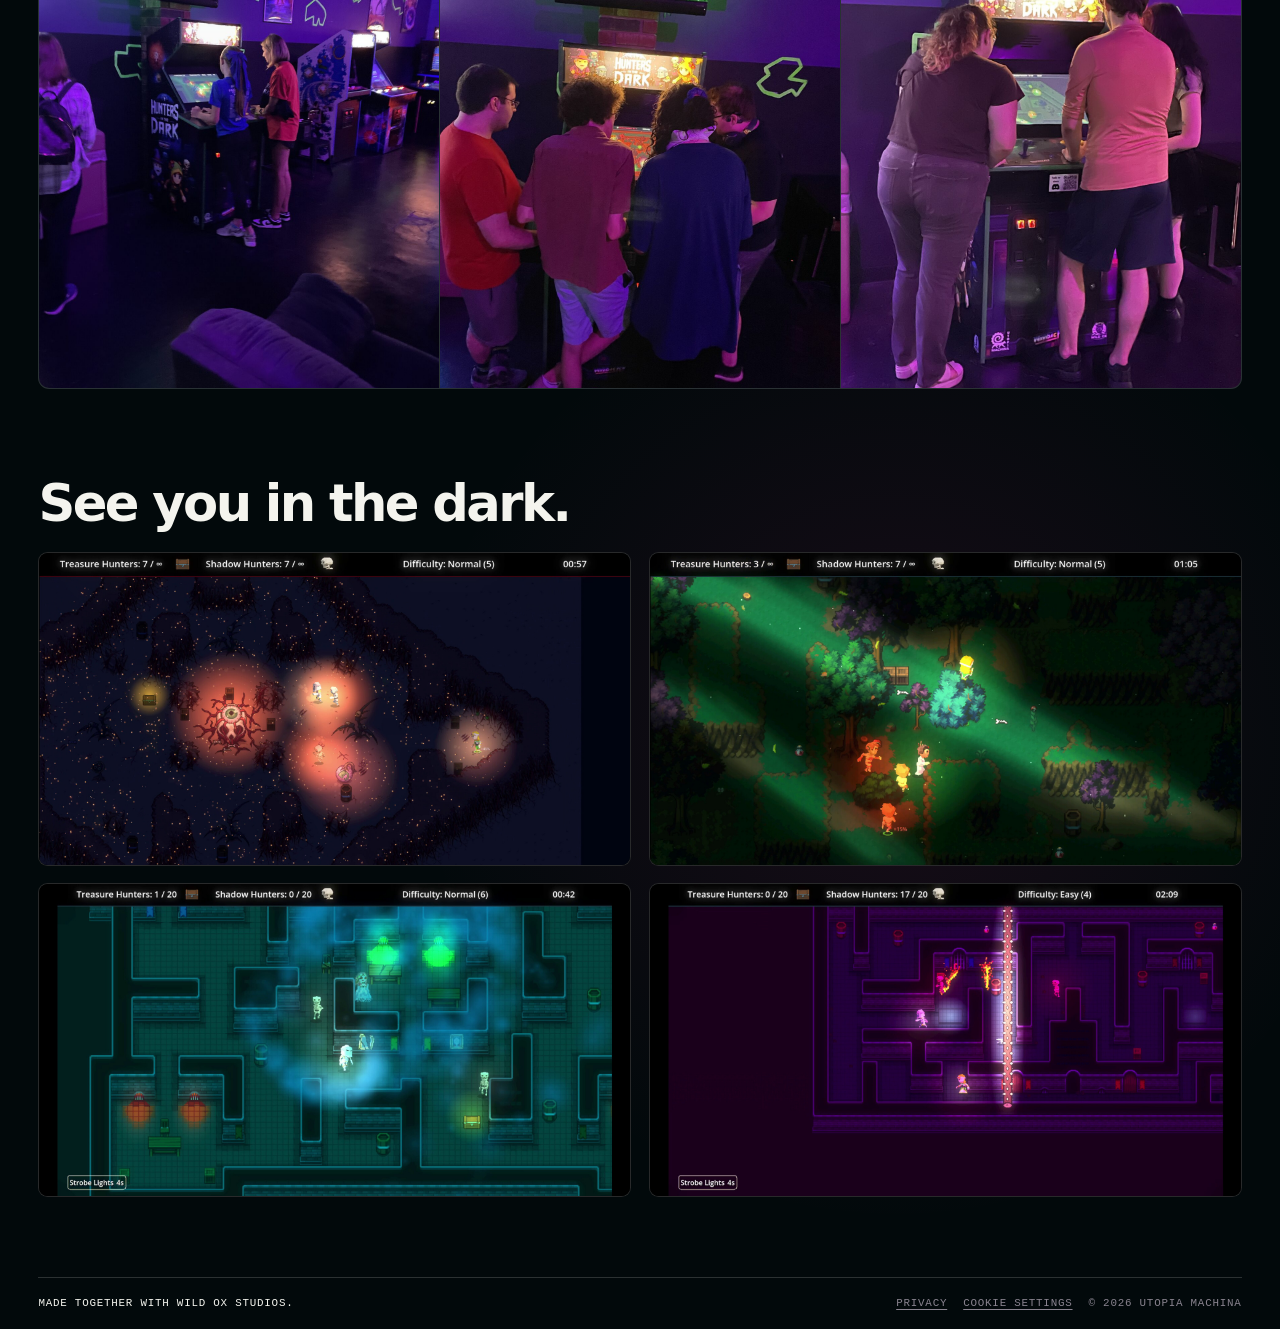
==== commit adc385b4: "Implemented page updates: - Increased the main-page project metadata size and added small Wild Ox/Ut" ====
--- a/hunters.html
+++ b/hunters.html
@@ -14,19 +14,22 @@
   <a class="skip-link" href="#main">Skip to game details</a>
   <div class="detail-shell">
     <header class="detail-header">
-      <a class="brand brand-lockup" href="index.html" aria-label="Utopia Machina home">
-        <img class="brand-lockup-image" src="images/utopia-machina-logo-full.svg" alt="">
+      <a class="brand studio-brand detail-studio-brand" href="index.html" aria-label="Utopia Machina home">
+        <span class="brand-copy">
+          <span class="brand-name">Utopia Machina</span>
+          <span class="brand-tagline">Bottling playful chaos into tiny utopias.</span>
+        </span>
       </a>
       <nav class="detail-nav" aria-label="Game page navigation">
         <a class="back-link" href="index.html">← All games</a>
-        <a href="lunch-strolls.html">Lunch Strolls</a>
+        <a href="lunch-strolls.html" data-analytics-event="game_page_open" data-analytics-game="lunch_strolls" data-analytics-location="detail_nav">Lunch Strolls</a>
       </nav>
     </header>
 
     <main id="main" class="detail-main">
       <section class="detail-hero">
         <div class="detail-hero-media">
-          <img src="images/hunters-header.jpg" alt="Hunters In The Dark key art">
+          <img src="images/hunters-key-art.jpg" alt="Hunters In The Dark key art featuring the playable hunters">
         </div>
         <div class="detail-copy">
           <div class="game-meta">
@@ -36,8 +39,8 @@
           <h1>Light. Loot. Pursuit.</h1>
           <p>A fast-paced, family-friendly party game where Treasure Hunters race for glowing chests while Shadow Hunters chase them through the dark.</p>
           <div class="detail-actions">
-            <a class="button-link" href="https://store.steampowered.com/app/3753790/Hunters_In_The_Dark/" target="_blank" rel="noreferrer">Play on Steam ↗</a>
-            <a class="button-link ghost" href="https://discord.gg/ZvGYVJdN9t" target="_blank" rel="noreferrer">Join Discord ↗</a>
+            <a class="button-link" href="https://store.steampowered.com/app/3753790/Hunters_In_The_Dark/" target="_blank" rel="noreferrer" data-analytics-event="steam_click" data-analytics-game="hunters_in_the_dark" data-analytics-location="hero">Play on Steam ↗</a>
+            <a class="button-link ghost" href="https://discord.gg/ZvGYVJdN9t" target="_blank" rel="noreferrer" data-analytics-event="discord_click" data-analytics-location="hero">Join Discord ↗</a>
           </div>
         </div>
       </section>
@@ -60,6 +63,34 @@
         </div>
       </section>
 
+      <section class="hunters-updates" aria-labelledby="hunters-updates-title">
+        <div class="hunters-release-note">
+          <div>
+            <p class="eyebrow">Coming to more screens</p>
+            <h2 id="hunters-updates-title">The hunt is spreading.</h2>
+          </div>
+          <p>Hunters In The Dark is in Early Access on Steam, with Google Play and Amazon Appstore releases currently planned for around September 2026.</p>
+        </div>
+
+        <article class="arcade-feature">
+          <div class="arcade-intro">
+            <a class="waybacks-logo-link" href="https://waybacksarcade.com/" target="_blank" rel="noreferrer" aria-label="Visit Waybacks Arcade">
+              <img src="images/waybacks-logo.png" alt="Waybacks Arcade">
+            </a>
+            <div>
+              <p class="eyebrow">Now playing in the wild</p>
+              <h3>We built it an arcade cabinet.</h3>
+              <p>Hunters In The Dark is deployed at <a href="https://waybacksarcade.com/" target="_blank" rel="noreferrer">Waybacks Arcade</a>, where players can chase, loot, and cause chaos together on a dedicated cabinet.</p>
+            </div>
+          </div>
+          <div class="arcade-gallery" aria-label="Hunters In The Dark at Waybacks Arcade">
+            <figure><img src="images/hunters-arcade-cabinet.jpg" alt="Two players at the Hunters In The Dark arcade cabinet at Waybacks Arcade" loading="lazy"></figure>
+            <figure><img src="images/hunters-arcade-crowd.jpg" alt="A group gathered around the Hunters In The Dark arcade cabinet" loading="lazy"></figure>
+            <figure><img src="images/hunters-arcade-players.jpg" alt="Three players using the custom Hunters In The Dark arcade cabinet" loading="lazy"></figure>
+          </div>
+        </article>
+      </section>
+
       <section aria-labelledby="hunters-gallery">
         <h2 class="detail-section-title" id="hunters-gallery">See you in the dark.</h2>
         <div class="gallery-grid">
--- a/css/style.css
+++ b/css/style.css
@@ -285,6 +285,23 @@
   color: var(--paper);
   font-weight: 800;
 }
+.game-card .game-meta {
+  flex-wrap: wrap;
+  row-gap: .45rem;
+  font-size: clamp(.69rem, .78vw, .76rem);
+}
+.partner-logos {
+  display: inline-flex;
+  align-items: center;
+  gap: .5rem;
+  margin-left: .2rem;
+}
+.partner-logos img {
+  width: auto;
+  height: 2.35rem;
+  object-fit: contain;
+}
+.partner-logos img:last-child { height: 2.15rem; }
 .status {
   padding: .25rem .45rem;
   color: var(--ink);
@@ -347,7 +364,15 @@
   gap: 2rem;
   border-bottom: 1px solid var(--line);
 }
-.detail-header .brand-lockup-image { height: clamp(4.5rem, 6vw, 6.3rem); }
+.detail-studio-brand .brand-copy {
+  align-self: center;
+  gap: .25rem;
+}
+.detail-studio-brand .brand-name { font-size: clamp(1.15rem, 1.8vw, 1.6rem); }
+.detail-studio-brand .brand-tagline {
+  color: #bdb7c2;
+  font-size: clamp(.76rem, 1vw, .92rem);
+}
 .detail-nav {
   display: flex;
   align-items: center;
@@ -449,6 +474,88 @@
   text-transform: uppercase;
 }
 .feature-card p { margin: 0; color: #beb8c4; }
+.hunters-updates {
+  display: grid;
+  gap: clamp(1.2rem, 2vw, 1.8rem);
+}
+.hunters-release-note {
+  display: grid;
+  grid-template-columns: minmax(16rem, .8fr) minmax(0, 1.2fr);
+  align-items: end;
+  gap: clamp(1.5rem, 5vw, 5rem);
+  padding: clamp(1.4rem, 3vw, 2.4rem);
+  background:
+    linear-gradient(rgba(5,14,17,.92), rgba(5,14,17,.92)) padding-box,
+    linear-gradient(105deg, var(--hot), var(--amber), var(--lime), var(--cyan), var(--magenta)) border-box;
+  border: 1px solid transparent;
+  border-radius: .7rem;
+}
+.hunters-release-note h2 {
+  margin: .45rem 0 0;
+  font-size: clamp(2rem, 4vw, 4rem);
+  line-height: .95;
+  letter-spacing: -.05em;
+}
+.hunters-release-note > p {
+  margin: 0;
+  color: #c4bec9;
+  font-size: clamp(1rem, 1.35vw, 1.2rem);
+}
+.arcade-feature {
+  overflow: hidden;
+  background: rgba(8,18,21,.78);
+  border: 1px solid rgba(255,255,255,.14);
+  border-radius: .7rem;
+}
+.arcade-intro {
+  display: grid;
+  grid-template-columns: minmax(12rem, .55fr) minmax(0, 1.45fr);
+  align-items: center;
+  gap: clamp(1.5rem, 4vw, 4rem);
+  padding: clamp(1.4rem, 3vw, 2.5rem);
+}
+.waybacks-logo-link {
+  display: block;
+  transform: rotate(-1deg);
+  transition: transform .2s ease;
+}
+.waybacks-logo-link:hover,
+.waybacks-logo-link:focus-visible { transform: rotate(-1deg) scale(1.025); }
+.waybacks-logo-link img {
+  width: min(100%, 24rem);
+  height: auto;
+}
+.arcade-intro h3 {
+  margin: .45rem 0 .7rem;
+  font-size: clamp(1.8rem, 3.5vw, 3.4rem);
+  line-height: .95;
+  letter-spacing: -.045em;
+}
+.arcade-intro p:last-child {
+  max-width: 48rem;
+  margin: 0;
+  color: #c4bec9;
+  font-size: clamp(1rem, 1.25vw, 1.15rem);
+}
+.arcade-intro p a { color: var(--cyan); }
+.arcade-gallery {
+  display: grid;
+  grid-template-columns: repeat(3, minmax(0, 1fr));
+  gap: 1px;
+  background: rgba(255,255,255,.14);
+  border-top: 1px solid rgba(255,255,255,.14);
+}
+.arcade-gallery figure {
+  margin: 0;
+  overflow: hidden;
+  background: #05030b;
+}
+.arcade-gallery img {
+  width: 100%;
+  height: 100%;
+  aspect-ratio: 4 / 5;
+  object-fit: cover;
+}
 .gallery-grid {
   display: grid;
   grid-template-columns: repeat(2, minmax(0, 1fr));
@@ -834,6 +941,7 @@
   .game-card-content { align-items: flex-start; }
   .detail-hero { grid-template-columns: 1fr; }
   .feature-grid { grid-template-columns: 1fr; }
+  .hunters-release-note { grid-template-columns: 1fr; align-items: start; gap: 1rem; }
   .lunch-synopsis { grid-template-columns: 1fr; gap: 1.5rem; }
   .newsletter { grid-template-columns: 1fr; }
   .signup-form { grid-template-columns: 1fr; }
@@ -855,9 +963,14 @@
   .game-card-content { align-items: flex-start; flex-direction: column; }
   .card-actions { justify-content: flex-start; flex-wrap: wrap; white-space: normal; }
   .gallery-grid { grid-template-columns: 1fr; }
-  .detail-header { min-height: 5.5rem; }
-  .detail-header .brand-lockup-image { height: 4.5rem; }
+  .detail-header { min-height: 5.5rem; gap: .8rem; }
+  .detail-studio-brand .brand-name { font-size: 1.15rem; }
+  .detail-studio-brand .brand-tagline { max-width: 14rem; font-size: .78rem; }
   .detail-nav a:not(.back-link) { display: none; }
+  .arcade-intro { grid-template-columns: 1fr; gap: 1rem; }
+  .waybacks-logo-link img { width: min(15rem, 82%); }
+  .arcade-gallery { grid-template-columns: 1fr; }
+  .arcade-gallery img { aspect-ratio: 4 / 3; object-position: center 42%; }
   .newsletter { margin-top: 1.25rem; padding: 1.2rem; }
   .newsletter-details .entry__choice strong { font-size: .78rem; }
   .email-wrap { flex-direction: column; }
